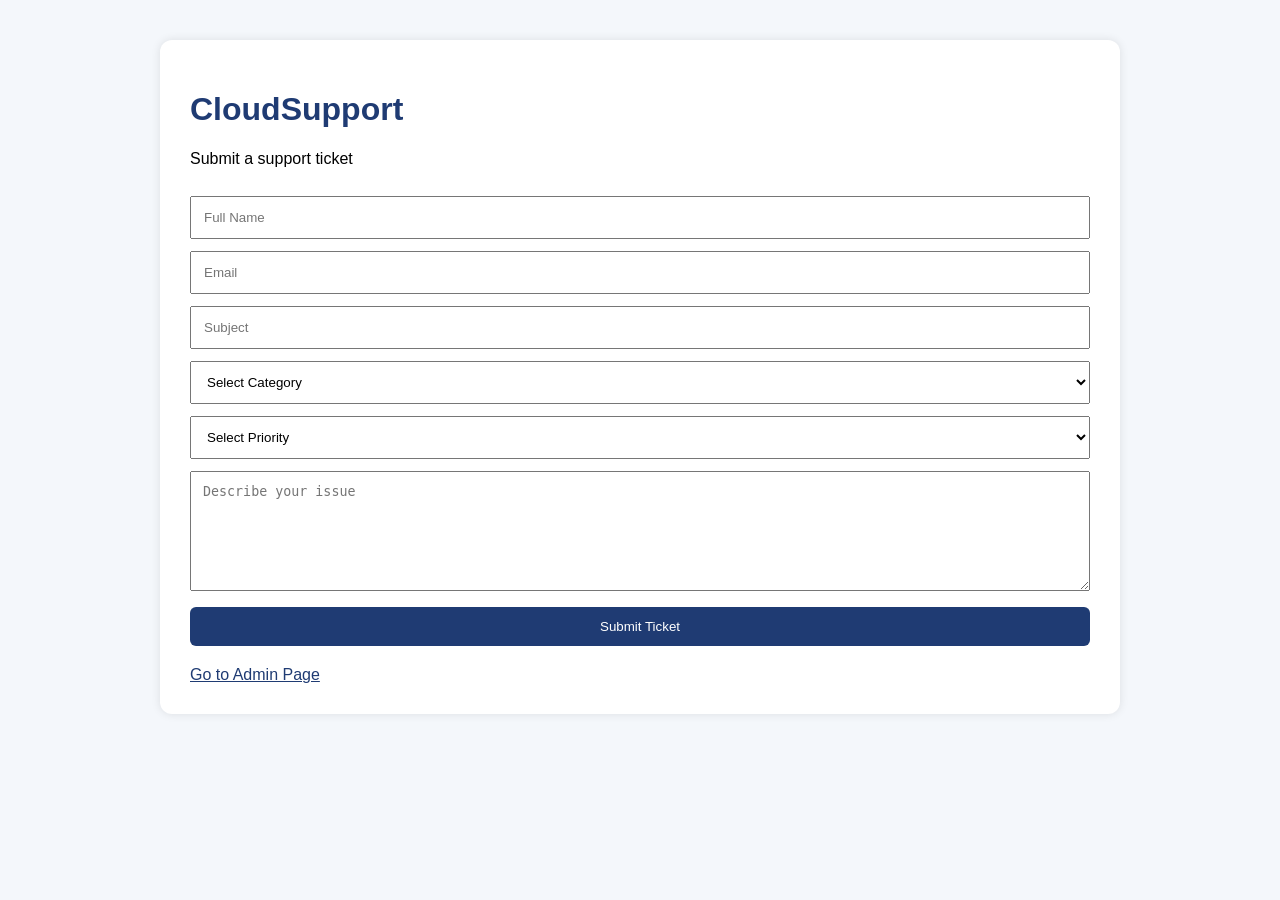
==== frontend/index.html @ 382a07c1 "Build initial frontend pages" ====
<!doctype html>
<html lang="en">
  <head>
    <meta charset="UTF-8" />
    <title>CloudSupport - Create Ticket</title>
    <link rel="stylesheet" href="css/style.css" />
  </head>
  <body>
    <div class="container">
      <h1>CloudSupport</h1>
      <p>Submit a support ticket</p>

      <form id="ticketForm">
        <input type="text" id="fullName" placeholder="Full Name" required />
        <input type="email" id="email" placeholder="Email" required />
        <input type="text" id="subject" placeholder="Subject" required />

        <select id="category" required>
          <option value="">Select Category</option>
          <option value="Technical">Technical</option>
          <option value="Access">Access</option>
          <option value="Bug">Bug</option>
          <option value="Other">Other</option>
        </select>

        <select id="priority" required>
          <option value="">Select Priority</option>
          <option value="Low">Low</option>
          <option value="Medium">Medium</option>
          <option value="High">High</option>
        </select>

        <textarea
          id="description"
          placeholder="Describe your issue"
          required
        ></textarea>

        <button type="submit">Submit Ticket</button>
      </form>

      <p id="message"></p>

      <a href="admin.html">Go to Admin Page</a>
    </div>

    <script src="js/user.js"></script>
  </body>
</html>
---- frontend/css/style.css ----
body {
  font-family: Arial, sans-serif;
  background-color: #f4f7fb;
  margin: 0;
  padding: 0;
}

.container {
  width: 80%;
  max-width: 900px;
  margin: 40px auto;
  background: white;
  padding: 30px;
  border-radius: 12px;
  box-shadow: 0 0 10px rgba(0, 0, 0, 0.1);
}

h1 {
  color: #1f3b73;
}

input,
select,
textarea,
button {
  width: 100%;
  padding: 12px;
  margin-top: 12px;
  box-sizing: border-box;
}

textarea {
  height: 120px;
}

button {
  background-color: #1f3b73;
  color: white;
  border: none;
  cursor: pointer;
  border-radius: 6px;
}

button:hover {
  background-color: #2f5597;
}

table {
  width: 100%;
  margin-top: 20px;
  border-collapse: collapse;
}

th,
td {
  border: 1px solid #ddd;
  padding: 10px;
  text-align: center;
}

th {
  background-color: #1f3b73;
  color: white;
}

a {
  display: block;
  margin-top: 20px;
  color: #1f3b73;
}
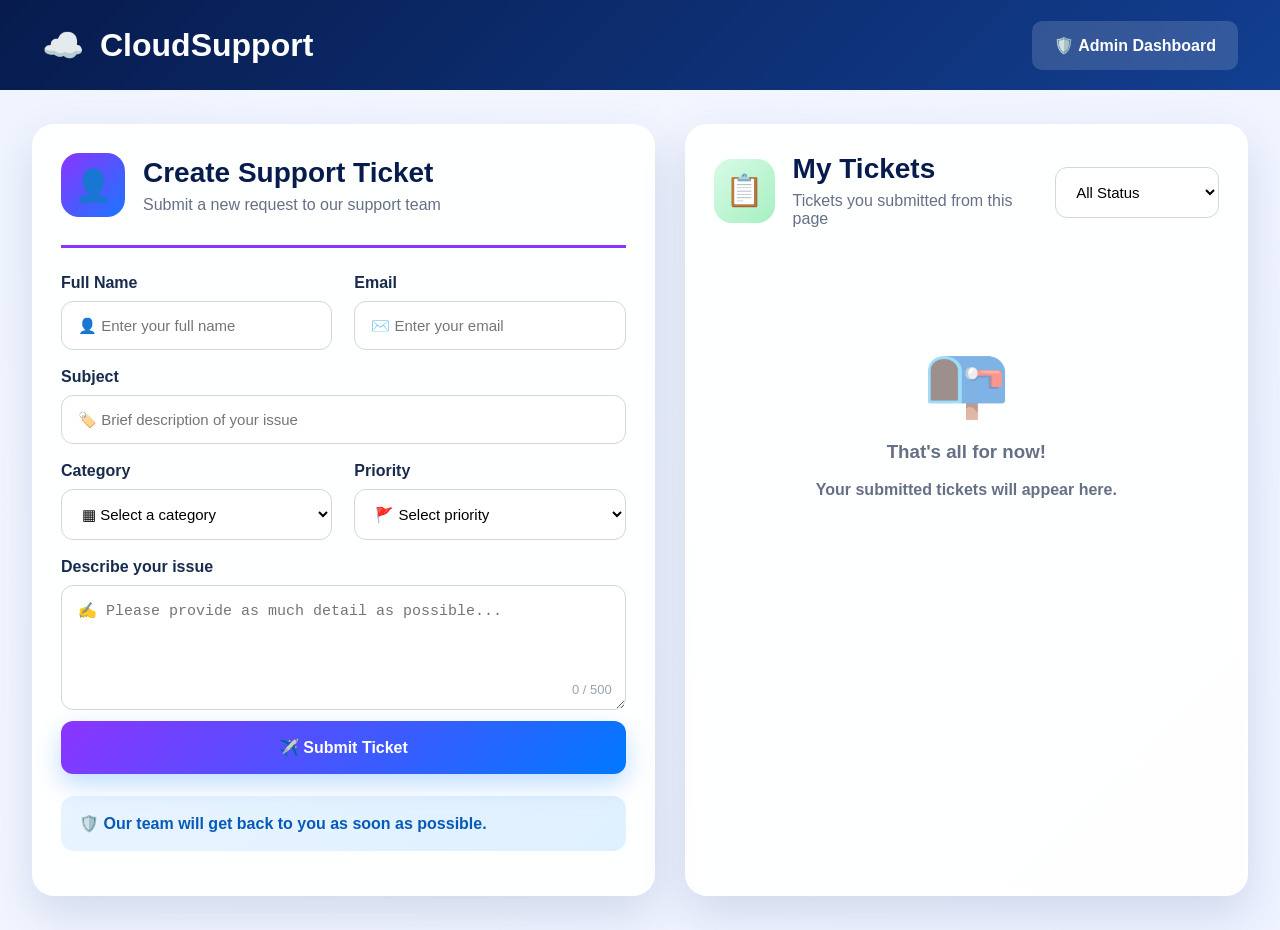
==== commit 23b83b07: "Add local ticket delete option" ====
--- a/frontend/index.html
+++ b/frontend/index.html
@@ -1,49 +1,104 @@
-<!doctype html>
+<!DOCTYPE html>
 <html lang="en">
-  <head>
-    <meta charset="UTF-8" />
-    <title>CloudSupport - Create Ticket</title>
-    <link rel="stylesheet" href="css/style.css" />
-  </head>
-  <body>
-    <div class="container">
+<head>
+  <meta charset="UTF-8" />
+  <meta name="viewport" content="width=device-width, initial-scale=1.0" />
+  <title>CloudSupport - Create Ticket</title>
+  <link rel="stylesheet" href="css/style.css" />
+</head>
+<body>
+  <header class="topbar">
+    <div class="brand">
+      <span class="brand-icon">☁️</span>
       <h1>CloudSupport</h1>
-      <p>Submit a support ticket</p>
+    </div>
+    <a class="admin-link" href="admin.html">🛡️ Admin Dashboard</a>
+  </header>
+
+  <main class="page-layout">
+    <section class="panel">
+      <div class="section-title">
+        <div class="title-icon purple">👤</div>
+        <div>
+          <h2>Create Support Ticket</h2>
+          <p>Submit a new request to our support team</p>
+        </div>
+      </div>
 
       <form id="ticketForm">
-        <input type="text" id="fullName" placeholder="Full Name" required />
-        <input type="email" id="email" placeholder="Email" required />
-        <input type="text" id="subject" placeholder="Subject" required />
+        <div class="form-grid">
+          <div class="field">
+            <label>Full Name</label>
+            <input id="fullName" type="text" placeholder="👤 Enter your full name" required />
+          </div>
 
-        <select id="category" required>
-          <option value="">Select Category</option>
-          <option value="Technical">Technical</option>
-          <option value="Access">Access</option>
-          <option value="Bug">Bug</option>
-          <option value="Other">Other</option>
-        </select>
+          <div class="field">
+            <label>Email</label>
+            <input id="email" type="email" placeholder="✉️ Enter your email" required />
+          </div>
 
-        <select id="priority" required>
-          <option value="">Select Priority</option>
-          <option value="Low">Low</option>
-          <option value="Medium">Medium</option>
-          <option value="High">High</option>
-        </select>
+          <div class="field full">
+            <label>Subject</label>
+            <input id="subject" type="text" placeholder="🏷️ Brief description of your issue" required />
+          </div>
 
-        <textarea
-          id="description"
-          placeholder="Describe your issue"
-          required
-        ></textarea>
+          <div class="field">
+            <label>Category</label>
+            <select id="category" required>
+              <option value="">▦ Select a category</option>
+              <option value="Technical">Technical</option>
+              <option value="Access">Access</option>
+              <option value="Bug">Bug</option>
+              <option value="Other">Other</option>
+            </select>
+          </div>
 
-        <button type="submit">Submit Ticket</button>
+          <div class="field">
+            <label>Priority</label>
+            <select id="priority" required>
+              <option value="">🚩 Select priority</option>
+              <option value="Low">Low</option>
+              <option value="Medium">Medium</option>
+              <option value="High">High</option>
+            </select>
+          </div>
+
+          <div class="field full">
+            <label>Describe your issue</label>
+            <textarea id="description" maxlength="500" placeholder="✍️ Please provide as much detail as possible..." required></textarea>
+            <span class="counter"><span id="charCount">0</span> / 500</span>
+          </div>
+        </div>
+
+        <button class="submit-btn" type="submit">✈️ Submit Ticket</button>
       </form>
 
+      <div class="info-box">🛡️ Our team will get back to you as soon as possible.</div>
       <p id="message"></p>
+    </section>
 
-      <a href="admin.html">Go to Admin Page</a>
-    </div>
+    <section class="panel">
+      <div class="tickets-header">
+        <div class="section-title">
+          <div class="title-icon green">📋</div>
+          <div>
+            <h2>My Tickets</h2>
+            <p>Tickets you submitted from this page</p>
+          </div>
+        </div>
 
-    <script src="js/user.js"></script>
-  </body>
-</html>
+        <select id="statusFilter">
+          <option value="All">All Status</option>
+          <option value="Open">Open</option>
+          <option value="In Progress">In Progress</option>
+          <option value="Closed">Closed</option>
+        </select>
+      </div>
+
+      <div id="ticketsList" class="tickets-list"></div>
+    </section>
+  </main>
+
+  <script src="js/user.js"></script>
+</body>
+</html>
--- a/frontend/css/style.css
+++ b/frontend/css/style.css
@@ -1,70 +1,313 @@
+* {
+  box-sizing: border-box;
+}
+
 body {
-  font-family: Arial, sans-serif;
-  background-color: #f4f7fb;
   margin: 0;
-  padding: 0;
-}
-
-.container {
-  width: 80%;
-  max-width: 900px;
-  margin: 40px auto;
-  background: white;
-  padding: 30px;
-  border-radius: 12px;
-  box-shadow: 0 0 10px rgba(0, 0, 0, 0.1);
-}
-
-h1 {
-  color: #1f3b73;
+  font-family: "Segoe UI", Arial, sans-serif;
+  color: #101828;
+  background:
+    radial-gradient(circle at top left, #eef4ff, transparent 35%),
+    linear-gradient(135deg, #f4f7ff, #eef3ff);
+  min-height: 100vh;
+}
+
+.topbar {
+  height: 90px;
+  padding: 0 42px;
+  background: linear-gradient(135deg, #071b4d, #123f91);
+  color: white;
+  display: flex;
+  align-items: center;
+  justify-content: space-between;
+}
+
+.brand {
+  display: flex;
+  align-items: center;
+  gap: 16px;
+}
+
+.brand-icon {
+  font-size: 34px;
+}
+
+.brand h1 {
+  margin: 0;
+  font-size: 32px;
+}
+
+.admin-link {
+  color: white;
+  text-decoration: none;
+  background: rgba(255,255,255,0.15);
+  padding: 15px 22px;
+  border-radius: 10px;
+  font-weight: 700;
+}
+
+.page-layout {
+  width: 100%;
+  padding: 34px 32px;
+  display: grid;
+  grid-template-columns: 1.05fr 0.95fr;
+  gap: 30px;
+}
+
+.panel {
+  background: rgba(255,255,255,0.92);
+  border-radius: 22px;
+  padding: 28px;
+  min-height: calc(100vh - 160px);
+  box-shadow: 0 18px 45px rgba(35, 58, 120, 0.15);
+  border: 1px solid rgba(255,255,255,0.8);
+}
+
+.section-title {
+  display: flex;
+  align-items: center;
+  gap: 18px;
+}
+
+.title-icon {
+  width: 64px;
+  height: 64px;
+  border-radius: 18px;
+  display: grid;
+  place-items: center;
+  font-size: 31px;
+}
+
+.purple {
+  background: linear-gradient(135deg, #8b35ff, #1976ff);
+}
+
+.green {
+  background: linear-gradient(135deg, #d7fbe6, #a6f0c1);
+}
+
+.section-title h2 {
+  margin: 0;
+  color: #071b4d;
+  font-size: 28px;
+}
+
+.section-title p {
+  margin: 7px 0 0;
+  color: #667085;
+}
+
+form {
+  margin-top: 28px;
+  border-top: 3px solid #8b35ff;
+  padding-top: 26px;
+}
+
+.form-grid {
+  display: grid;
+  grid-template-columns: 1fr 1fr;
+  gap: 18px 22px;
+}
+
+.field {
+  display: flex;
+  flex-direction: column;
+}
+
+.full {
+  grid-column: 1 / -1;
+}
+
+label {
+  font-weight: 700;
+  margin-bottom: 9px;
+  color: #182b4d;
 }
 
 input,
 select,
-textarea,
-button {
+textarea {
   width: 100%;
-  padding: 12px;
-  margin-top: 12px;
-  box-sizing: border-box;
+  border: 1px solid #d0d7e2;
+  border-radius: 12px;
+  padding: 15px 16px;
+  font-size: 15px;
+  background: white;
+  outline: none;
+}
+
+input:focus,
+select:focus,
+textarea:focus {
+  border-color: #7c3cff;
+  box-shadow: 0 0 0 4px rgba(124, 60, 255, 0.1);
 }
 
 textarea {
-  height: 120px;
-}
-
-button {
-  background-color: #1f3b73;
+  height: 125px;
+  max-height: 150px;
+  resize: vertical;
+}
+
+.counter {
+  align-self: flex-end;
+  color: #98a2b3;
+  font-size: 13px;
+  margin-top: -28px;
+  margin-right: 14px;
+  z-index: 1;
+}
+
+.submit-btn {
+  margin-top: 24px;
+  width: 100%;
+  border: 0;
+  border-radius: 12px;
+  padding: 17px;
   color: white;
+  font-weight: 800;
+  font-size: 16px;
+  cursor: pointer;
+  background: linear-gradient(135deg, #8b35ff, #0078ff);
+  box-shadow: 0 10px 25px rgba(0, 120, 255, 0.25);
+}
+
+.submit-btn:hover {
+  transform: translateY(-1px);
+}
+
+.info-box {
+  margin-top: 22px;
+  background: linear-gradient(135deg, #e8f4ff, #dff0ff);
+  color: #075ab8;
+  padding: 18px;
+  border-radius: 13px;
+  font-weight: 600;
+}
+
+#message {
+  color: #027a48;
+  font-weight: 700;
+}
+
+.tickets-header {
+  display: flex;
+  justify-content: space-between;
+  gap: 15px;
+  align-items: flex-start;
+}
+
+#statusFilter {
+  width: 170px;
+  margin-top: 14px;
+}
+
+.tickets-list {
+  margin-top: 32px;
+  display: flex;
+  flex-direction: column;
+  gap: 18px;
+}
+
+.ticket-item {
+  display: grid;
+  grid-template-columns: 70px 1fr auto;
+  gap: 16px;
+  align-items: center;
+  background: #fbfcff;
+  border: 1px solid #e4e7ec;
+  border-left: 5px solid #12b76a;
+  border-radius: 16px;
+  padding: 22px;
+  box-shadow: 0 12px 25px rgba(16, 24, 40, 0.05);
+}
+
+.ticket-icon {
+  width: 58px;
+  height: 58px;
+  border-radius: 50%;
+  display: grid;
+  place-items: center;
+  font-size: 28px;
+  background: #dcfae6;
+}
+
+.ticket-content h3 {
+  margin: 0 0 8px;
+  color: #071b4d;
+}
+
+.ticket-meta {
+  color: #667085;
+  font-weight: 600;
+  font-size: 14px;
+}
+
+.ticket-desc {
+  color: #475467;
+  margin: 10px 0;
+}
+
+.status {
+  padding: 9px 14px;
+  border-radius: 20px;
+  background: #dcfae6;
+  color: #067647;
+  font-weight: 800;
+}
+
+.priority-high {
+  color: #d92d20;
+}
+
+.priority-medium {
+  color: #f79009;
+}
+
+.priority-low {
+  color: #039855;
+}
+
+.empty {
+  text-align: center;
+  margin-top: 80px;
+  color: #667085;
+  font-weight: 600;
+}
+
+.empty-icon {
+  font-size: 70px;
+  opacity: 0.55;
+  margin-bottom: 15px;
+}
+
+@media (max-width: 1000px) {
+  .page-layout {
+    grid-template-columns: 1fr;
+  }
+
+  .panel {
+    min-height: auto;
+  }
+}
+.ticket-actions {
+  display: flex;
+  flex-direction: column;
+  align-items: flex-end;
+  gap: 12px;
+}
+
+.delete-btn {
+  width: auto;
+  padding: 9px 14px;
+  border-radius: 20px;
   border: none;
+  background: #fee4e2;
+  color: #b42318;
+  font-weight: 800;
   cursor: pointer;
-  border-radius: 6px;
-}
-
-button:hover {
-  background-color: #2f5597;
-}
-
-table {
-  width: 100%;
-  margin-top: 20px;
-  border-collapse: collapse;
-}
-
-th,
-td {
-  border: 1px solid #ddd;
-  padding: 10px;
-  text-align: center;
-}
-
-th {
-  background-color: #1f3b73;
-  color: white;
-}
-
-a {
-  display: block;
-  margin-top: 20px;
-  color: #1f3b73;
-}
+}
+
+.delete-btn:hover {
+  background: #fecdca;
+}
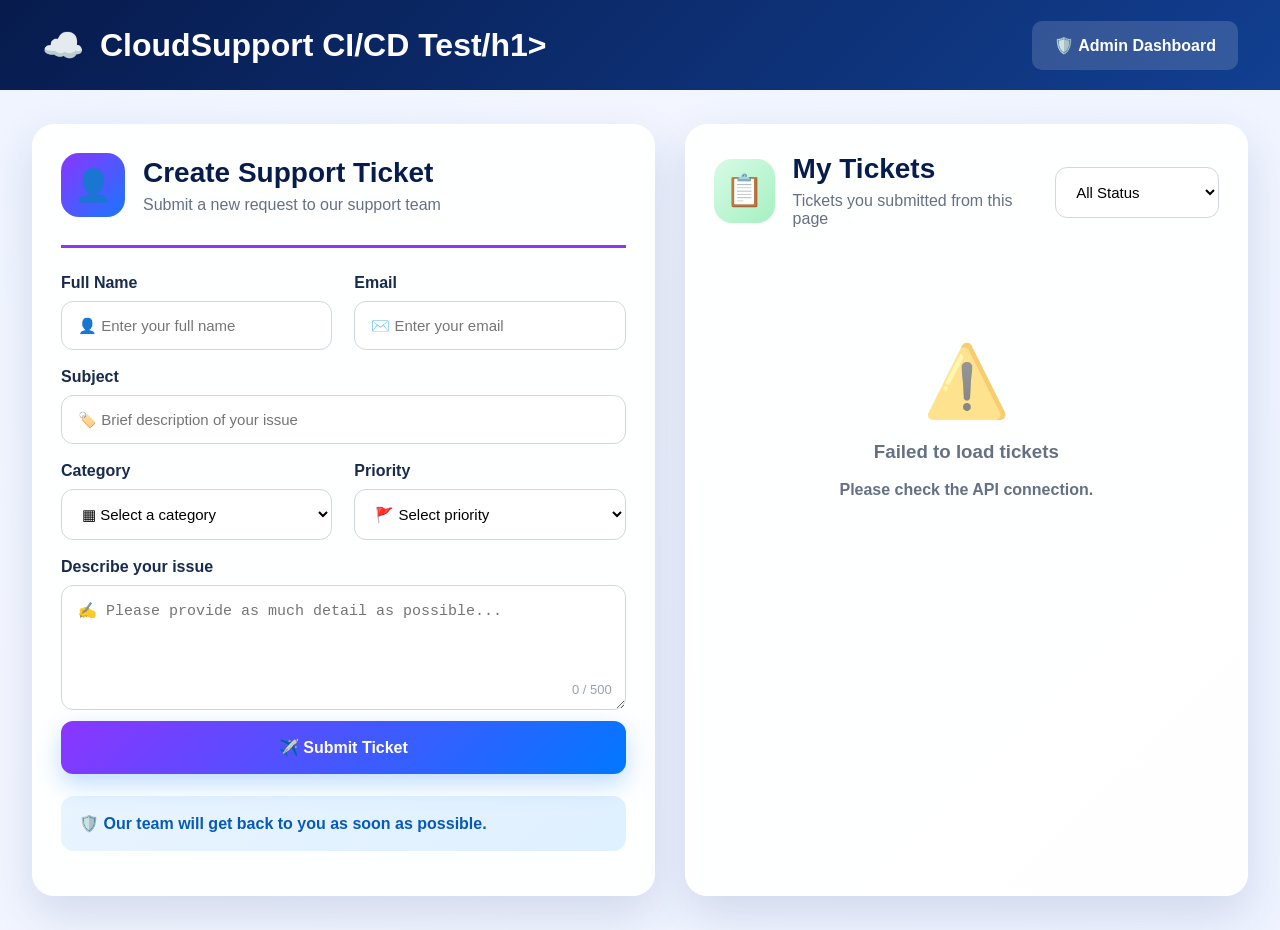
==== commit e1fc437f: "Test automatic deployment" ====
--- a/frontend/index.html
+++ b/frontend/index.html
@@ -10,7 +10,7 @@
   <header class="topbar">
     <div class="brand">
       <span class="brand-icon">☁️</span>
-      <h1>CloudSupport</h1>
+      <h1>CloudSupport CI/CD Test/h1>
     </div>
     <a class="admin-link" href="admin.html">🛡️ Admin Dashboard</a>
   </header>
--- a/frontend/css/style.css
+++ b/frontend/css/style.css
@@ -310,4 +310,79 @@
 
 .delete-btn:hover {
   background: #fecdca;
+}
+
+.admin-layout {
+  width: 100%;
+  padding: 34px 32px;
+}
+
+.admin-panel {
+  min-height: calc(100vh - 160px);
+}
+
+.admin-filters {
+  display: flex;
+  gap: 14px;
+}
+
+.admin-filters select {
+  width: 180px;
+  margin-top: 0;
+}
+
+.admin-tickets-list {
+  margin-top: 32px;
+  display: grid;
+  grid-template-columns: 1fr;
+  gap: 18px;
+}
+
+.admin-ticket-card {
+  display: grid;
+  grid-template-columns: 70px 1fr 220px;
+  gap: 20px;
+  align-items: center;
+  background: #fbfcff;
+  border: 1px solid #e4e7ec;
+  border-left: 6px solid #12b76a;
+  border-radius: 18px;
+  padding: 24px;
+  box-shadow: 0 12px 25px rgba(16, 24, 40, 0.05);
+}
+
+.admin-ticket-info h3 {
+  margin: 0 0 10px;
+  color: #071b4d;
+  font-size: 22px;
+}
+
+.admin-ticket-info p {
+  margin: 6px 0;
+  color: #344054;
+}
+
+.admin-actions {
+  display: flex;
+  flex-direction: column;
+  gap: 14px;
+}
+
+.admin-actions select {
+  width: 100%;
+  margin-top: 0;
+}
+
+@media (max-width: 900px) {
+  .admin-ticket-card {
+    grid-template-columns: 1fr;
+  }
+
+  .admin-filters {
+    flex-direction: column;
+  }
+
+  .admin-filters select {
+    width: 100%;
+  }
 }
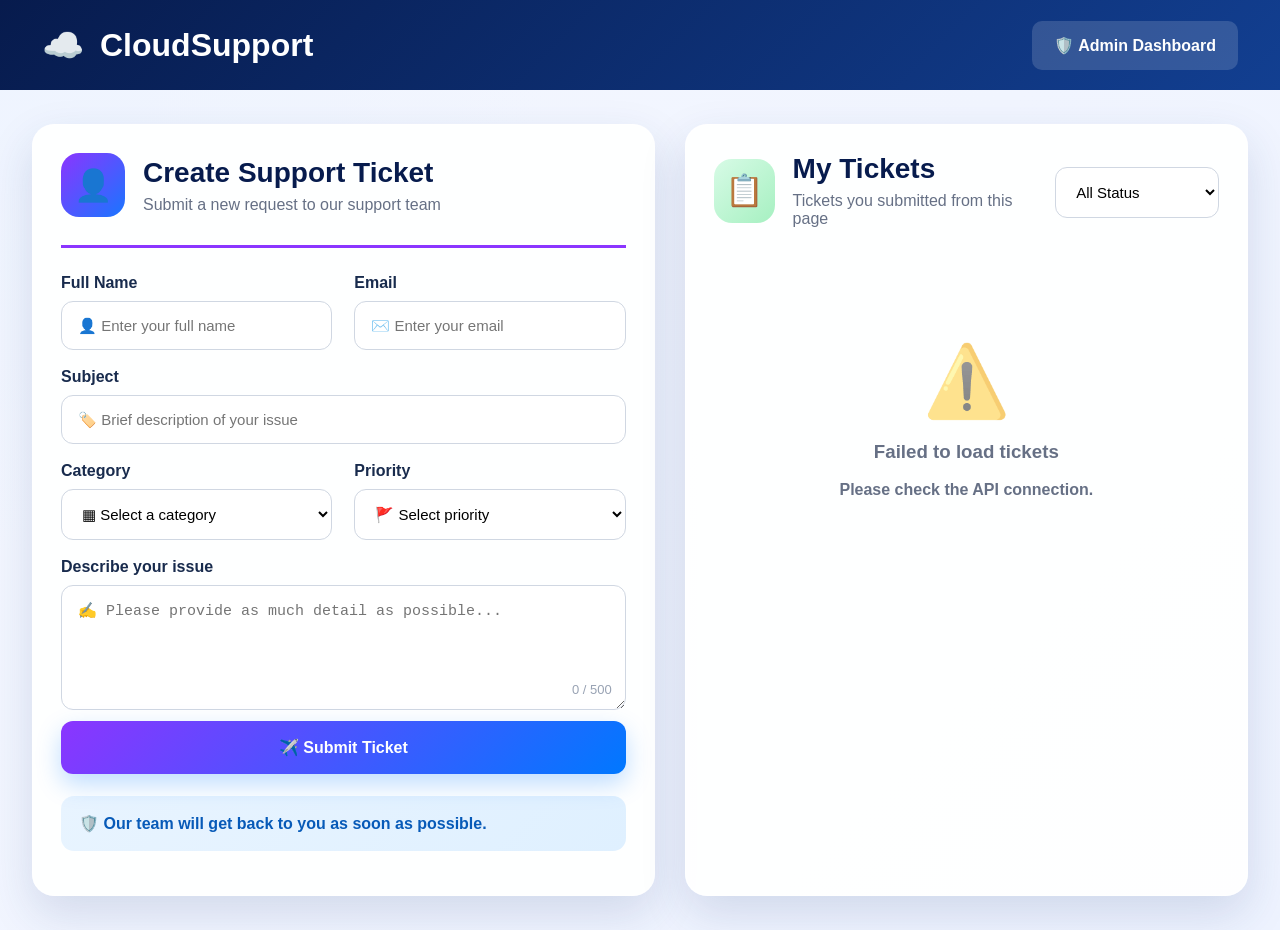
==== commit cbbfc410: "Test automatic deployment" ====
--- a/frontend/index.html
+++ b/frontend/index.html
@@ -10,7 +10,7 @@
   <header class="topbar">
     <div class="brand">
       <span class="brand-icon">☁️</span>
-      <h1>CloudSupport CI/CD Test/h1>
+      <h1>CloudSupport</h1>
     </div>
     <a class="admin-link" href="admin.html">🛡️ Admin Dashboard</a>
   </header>
